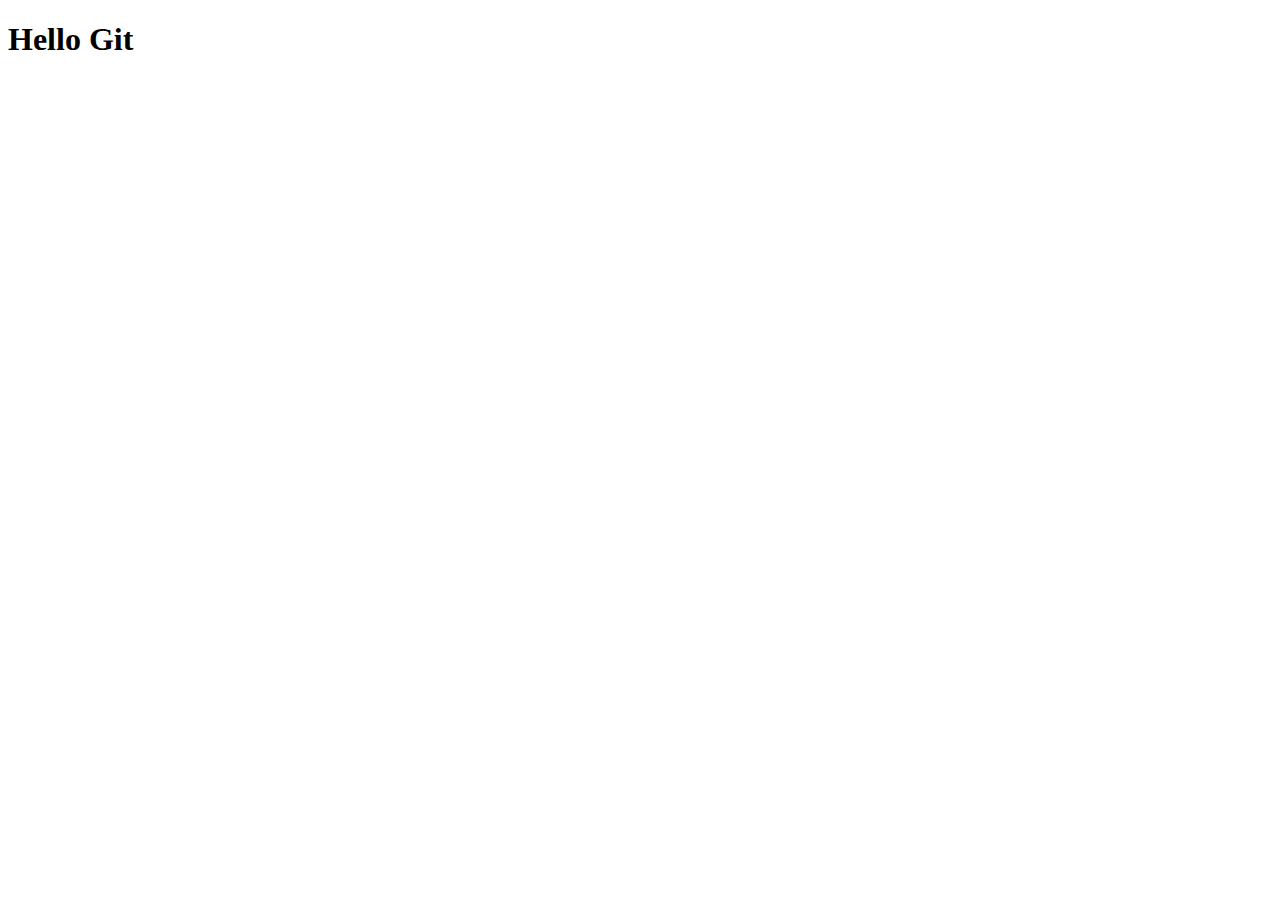
==== index.html @ dca73d51 "Commit" ====
<!DOCTYPE html>
<html lang="en">
<head>
   <meta charset="UTF-8">
   <meta http-equiv="X-UA-Compatible" content="IE=edge">
   <meta name="viewport" content="width=
   , initial-scale=1.0">
   <title>Document</title>
</head>
<body>
   <h1>Hello Git</h1>
</body>
</html>
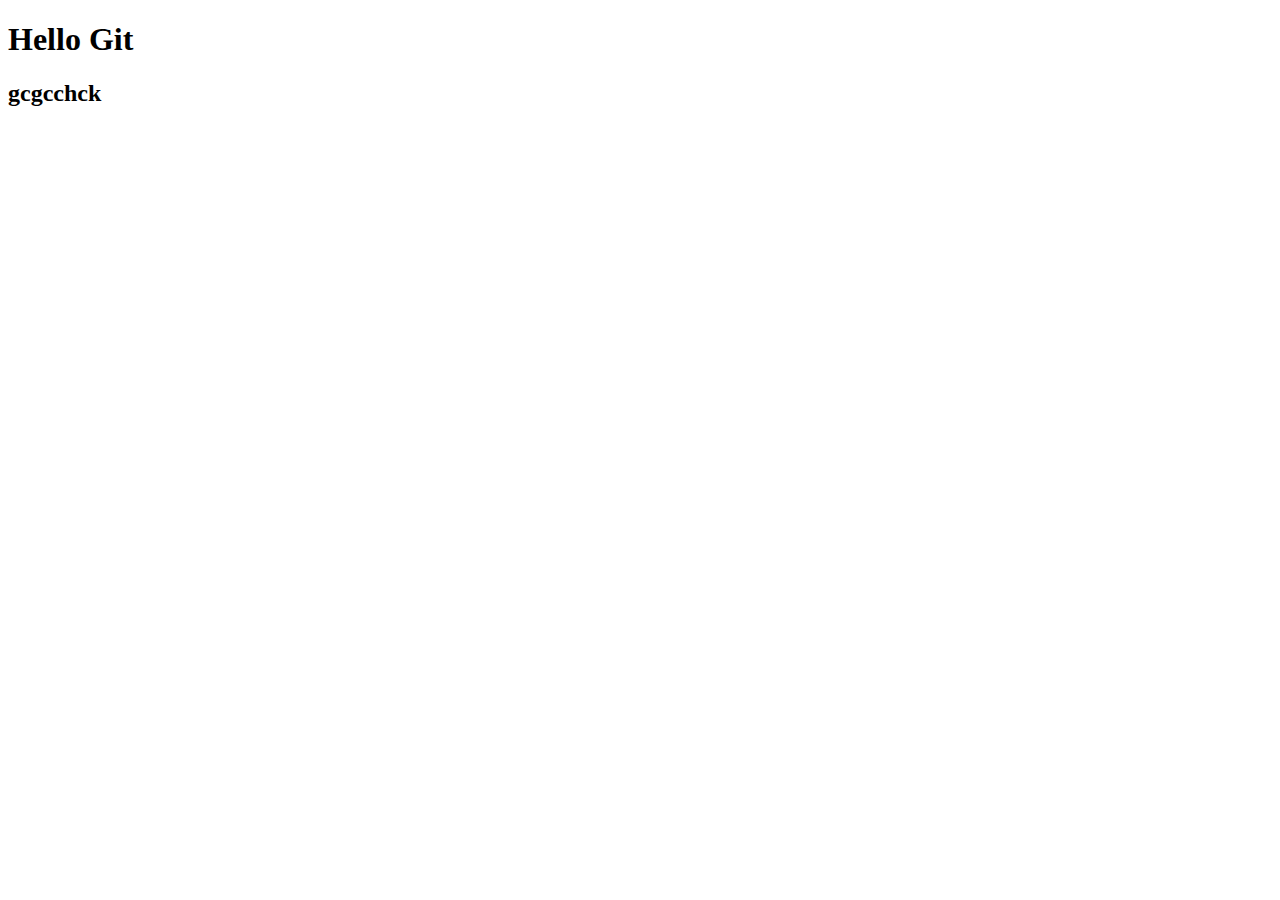
==== commit a11b4092: "add h2" ====
--- a/index.html
+++ b/index.html
@@ -9,5 +9,6 @@
 </head>
 <body>
    <h1>Hello Git</h1>
+   <h2>gcgcchck</h2>
 </body>
 </html>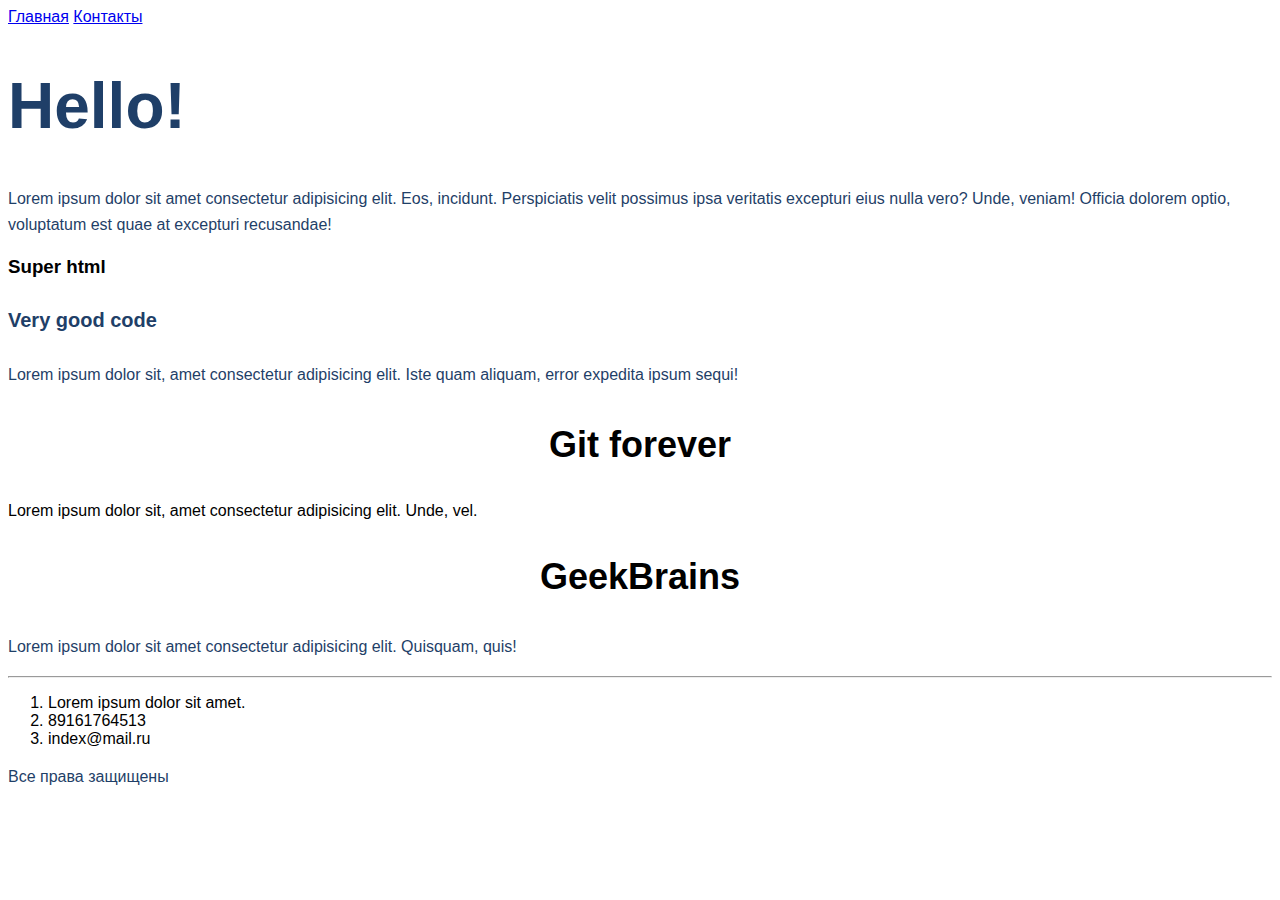
==== commit 91c84caf: "DZ" ====
--- a/index.html
+++ b/index.html
@@ -3,12 +3,56 @@
 <head>
    <meta charset="UTF-8">
    <meta http-equiv="X-UA-Compatible" content="IE=edge">
-   <meta name="viewport" content="width=
-   , initial-scale=1.0">
-   <title>Document</title>
+   <meta name="viewport" content="width=device-width, initial-scale=1.0">
+   <title>ДЗ</title>
+   <link rel="stylesheet" href="Tags Html/style.css">
 </head>
 <body>
-   <h1>Hello Git</h1>
-   <h2>gcgcchck</h2>
+<div class="main">
+   <div class="main_nav">
+      <div class="main_nav_menu">
+         <a  href="index.html">Главная</a>
+         <a href="index2.html">Контакты</a>
+      </div>
+      <div class="main_nav_introduction">
+         <h1 class="heading">Hello!</h1>
+         <p class="paragraf">Lorem ipsum dolor sit amet consectetur adipisicing elit. Eos, incidunt. Perspiciatis velit possimus ipsa veritatis excepturi eius nulla vero? Unde, veniam! Officia dolorem optio, voluptatum est quae at excepturi recusandae!</p>
+      </div>
+   </div>
+</div>
+<div class="chapter">
+   <h3 class="chapter_heading_2">Super html</h3>
+   <div class="chapter_card">
+      <div class="chapter_card_1">
+         <h4 class="heading_3">Very good code</h4>
+         <p class="paragraf">Lorem ipsum dolor sit, amet consectetur adipisicing elit. Iste quam aliquam, error expedita ipsum sequi!</p>
+      </div>
+   </div>
+</div>
+<div class="block">
+   <h3 class="heading_2">Git forever</h3>
+   <p>Lorem ipsum dolor sit, amet consectetur adipisicing elit. Unde, vel.</p>
+</div>
+<div class="chapter_2">
+   <div class="chapter_2_up">
+      <div class="chapter_2_up_and">
+         <h3 class="heading_2">GeekBrains</h3>
+         <p class="paragraf">Lorem ipsum dolor sit amet consectetur adipisicing elit. Quisquam, quis!</p>
+      </div>
+   </div>
+   <hr>
+   <div class="chapter_2_bottom">
+      <div class="chapter_2_bottom_contact">
+         <ol>
+            <li>Lorem ipsum dolor sit amet.</li>
+            <li>89161764513</li>
+            <li>index@mail.ru</li>
+         </ol>
+      </div>
+      <div class="chapter_2_bottom_foot">
+         <p class="paragraf">Все права защищены</p>
+      </div>
+   </div>
+</div>
 </body>
 </html>--- a/Tags Html/style.css
+++ b/Tags Html/style.css
@@ -0,0 +1,49 @@
+body {font-family: sans-serif;}
+
+.paragraf {
+   font-size: 16px;
+   line-height: 26px;
+   color: #1F3F68;
+}
+
+.heading {
+   font-size: 64px;
+   color: #1F3F68
+}
+
+.heading_1 {font-weight: 500;
+      font-size: 44px;
+      text-align: center;
+   }
+
+   .heading_2 {
+      font-size: 36px;
+   text-align: center;
+   }
+
+   .heading_3 {
+      font-size: 20px;
+   line-height: 30px;
+   color: #1F3F68;
+   }
+
+   .input {
+      border: 1px solid #356EAD;
+         box-sizing: border-box;
+         border-radius: 10px;
+         opacity: 0.4;
+   }
+
+   .button {
+      background: #5A98D0;
+   box-shadow: 5px 20px 50px rgba(16, 112, 177, 0.2);
+   border-radius: 10px;
+   font-weight: 500;
+   font-size: 16px;
+   line-height: 26px;
+   text-align: center;
+   color: #FFFFFF;
+   text-transform: uppercase
+   }
+
+
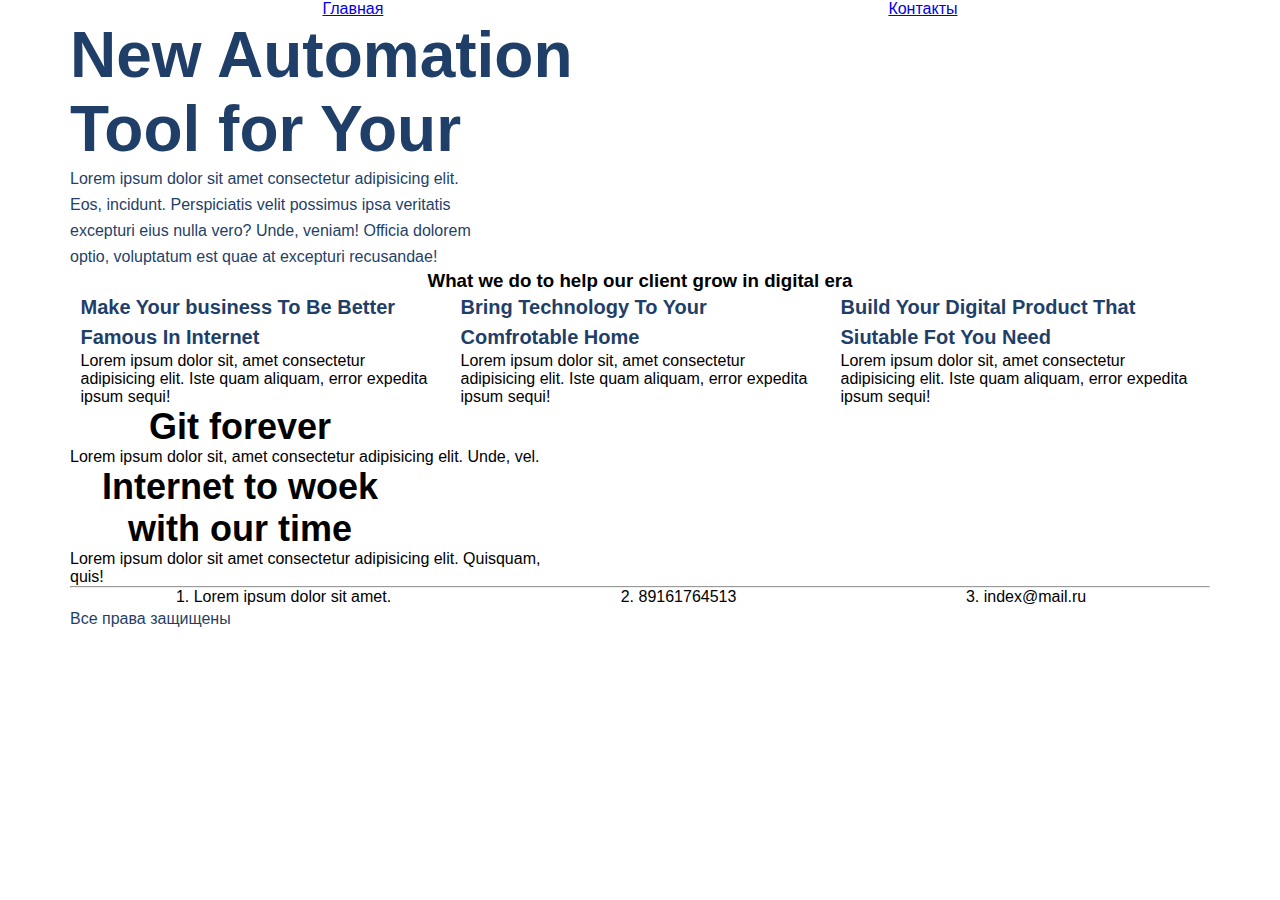
==== commit d08c3199: "DZ-2" ====
--- a/index.html
+++ b/index.html
@@ -8,6 +8,7 @@
    <link rel="stylesheet" href="Tags Html/style.css">
 </head>
 <body>
+   <div class="container">
 <div class="main">
    <div class="main_nav">
       <div class="main_nav_menu">
@@ -15,17 +16,25 @@
          <a href="index2.html">Контакты</a>
       </div>
       <div class="main_nav_introduction">
-         <h1 class="heading">Hello!</h1>
+         <h1 class="heading">New Automation Tool for Your</h1>
          <p class="paragraf">Lorem ipsum dolor sit amet consectetur adipisicing elit. Eos, incidunt. Perspiciatis velit possimus ipsa veritatis excepturi eius nulla vero? Unde, veniam! Officia dolorem optio, voluptatum est quae at excepturi recusandae!</p>
       </div>
    </div>
 </div>
 <div class="chapter">
-   <h3 class="chapter_heading_2">Super html</h3>
-   <div class="chapter_card">
+   <h3 class="what-we-do">What we do to help our client grow in digital era</h3>
+   <div class="what-we-do_container">
       <div class="chapter_card_1">
-         <h4 class="heading_3">Very good code</h4>
-         <p class="paragraf">Lorem ipsum dolor sit, amet consectetur adipisicing elit. Iste quam aliquam, error expedita ipsum sequi!</p>
+         <h4 class="heading_3">Make Your business To Be Better Famous In Internet</h4>
+         <p class="contents">Lorem ipsum dolor sit, amet consectetur adipisicing elit. Iste quam aliquam, error expedita ipsum sequi!</p>
+      </div>
+      <div class="chapter_card_2">
+         <h4 class="heading_3">Bring Technology To Your Comfrotable Home</h4>
+         <p class="contents">Lorem ipsum dolor sit, amet consectetur adipisicing elit. Iste quam aliquam, error expedita ipsum sequi!</p>
+      </div>
+      <div class="chapter_card_3">
+         <h4 class="heading_3">Build Your Digital Product That Siutable Fot You Need</h4>
+         <p class="contents">Lorem ipsum dolor sit, amet consectetur adipisicing elit. Iste quam aliquam, error expedita ipsum sequi!</p>
       </div>
    </div>
 </div>
@@ -33,26 +42,25 @@
    <h3 class="heading_2">Git forever</h3>
    <p>Lorem ipsum dolor sit, amet consectetur adipisicing elit. Unde, vel.</p>
 </div>
-<div class="chapter_2">
-   <div class="chapter_2_up">
+<div class=”footer”>
+   <div class="container">
       <div class="chapter_2_up_and">
-         <h3 class="heading_2">GeekBrains</h3>
-         <p class="paragraf">Lorem ipsum dolor sit amet consectetur adipisicing elit. Quisquam, quis!</p>
+         <h3 class="heading_2">Internet to woek with our time</h3>
+         <p class="paragraf_foot">Lorem ipsum dolor sit amet consectetur adipisicing elit. Quisquam, quis!</p>
       </div>
    </div>
-   <hr>
-   <div class="chapter_2_bottom">
-      <div class="chapter_2_bottom_contact">
-         <ol>
-            <li>Lorem ipsum dolor sit amet.</li>
-            <li>89161764513</li>
-            <li>index@mail.ru</li>
-         </ol>
-      </div>
+<hr>
+   <div class="footer_contact">
+      <ol class="list">
+         <li>Lorem ipsum dolor sit amet.</li>
+         <li>89161764513</li>
+         <li>index@mail.ru</li>
+      </ol>
       <div class="chapter_2_bottom_foot">
          <p class="paragraf">Все права защищены</p>
       </div>
    </div>
 </div>
+</div>
 </body>
 </html>--- a/Tags Html/style.css
+++ b/Tags Html/style.css
@@ -1,30 +1,47 @@
-body {font-family: sans-serif;}
+* {
+   margin: 0;
+   padding: 0;
+   }
+
+   .container {
+      width: 1140px;
+      margin: 0 auto;
+   }
+
+body {font-family: sans-serif;
+
+}
 
 .paragraf {
    font-size: 16px;
    line-height: 26px;
    color: #1F3F68;
+   width: 425px;
 }
 
 .heading {
    font-size: 64px;
-   color: #1F3F68
+   color: #1F3F68;
+   width: 510px;
 }
 
 .heading_1 {font-weight: 500;
       font-size: 44px;
       text-align: center;
+      width: 340px;
    }
 
    .heading_2 {
       font-size: 36px;
    text-align: center;
+   width: 340px;
    }
 
    .heading_3 {
       font-size: 20px;
    line-height: 30px;
    color: #1F3F68;
+   width: 340px;
    }
 
    .input {
@@ -46,4 +63,51 @@
    text-transform: uppercase
    }
 
+   .center_form{
+   text-align: center;
+   }
 
+   .main_nav_menu {
+      display: flex;
+      justify-content: space-around;
+   }
+
+   .what-we-do_container {
+   display: flex;
+   justify-content:space-around;
+   }
+   .what-we-do{
+      text-align: center;
+   }
+
+   .chapter_2_up_and {
+      width: 495px;
+   }
+
+   .chapter_card_1 {
+   width:  359px;
+   }
+
+   .chapter_card_2 {
+   width:  359px;
+   }
+
+   .chapter_card_3 {
+   width:   359px;
+   }
+
+.list {
+   display: flex;
+   justify-content: space-around;
+}
+
+.center {
+display: flex;
+justify-content: center;
+}
+
+.center_contact{
+   
+   flex-direction: column;
+}
+
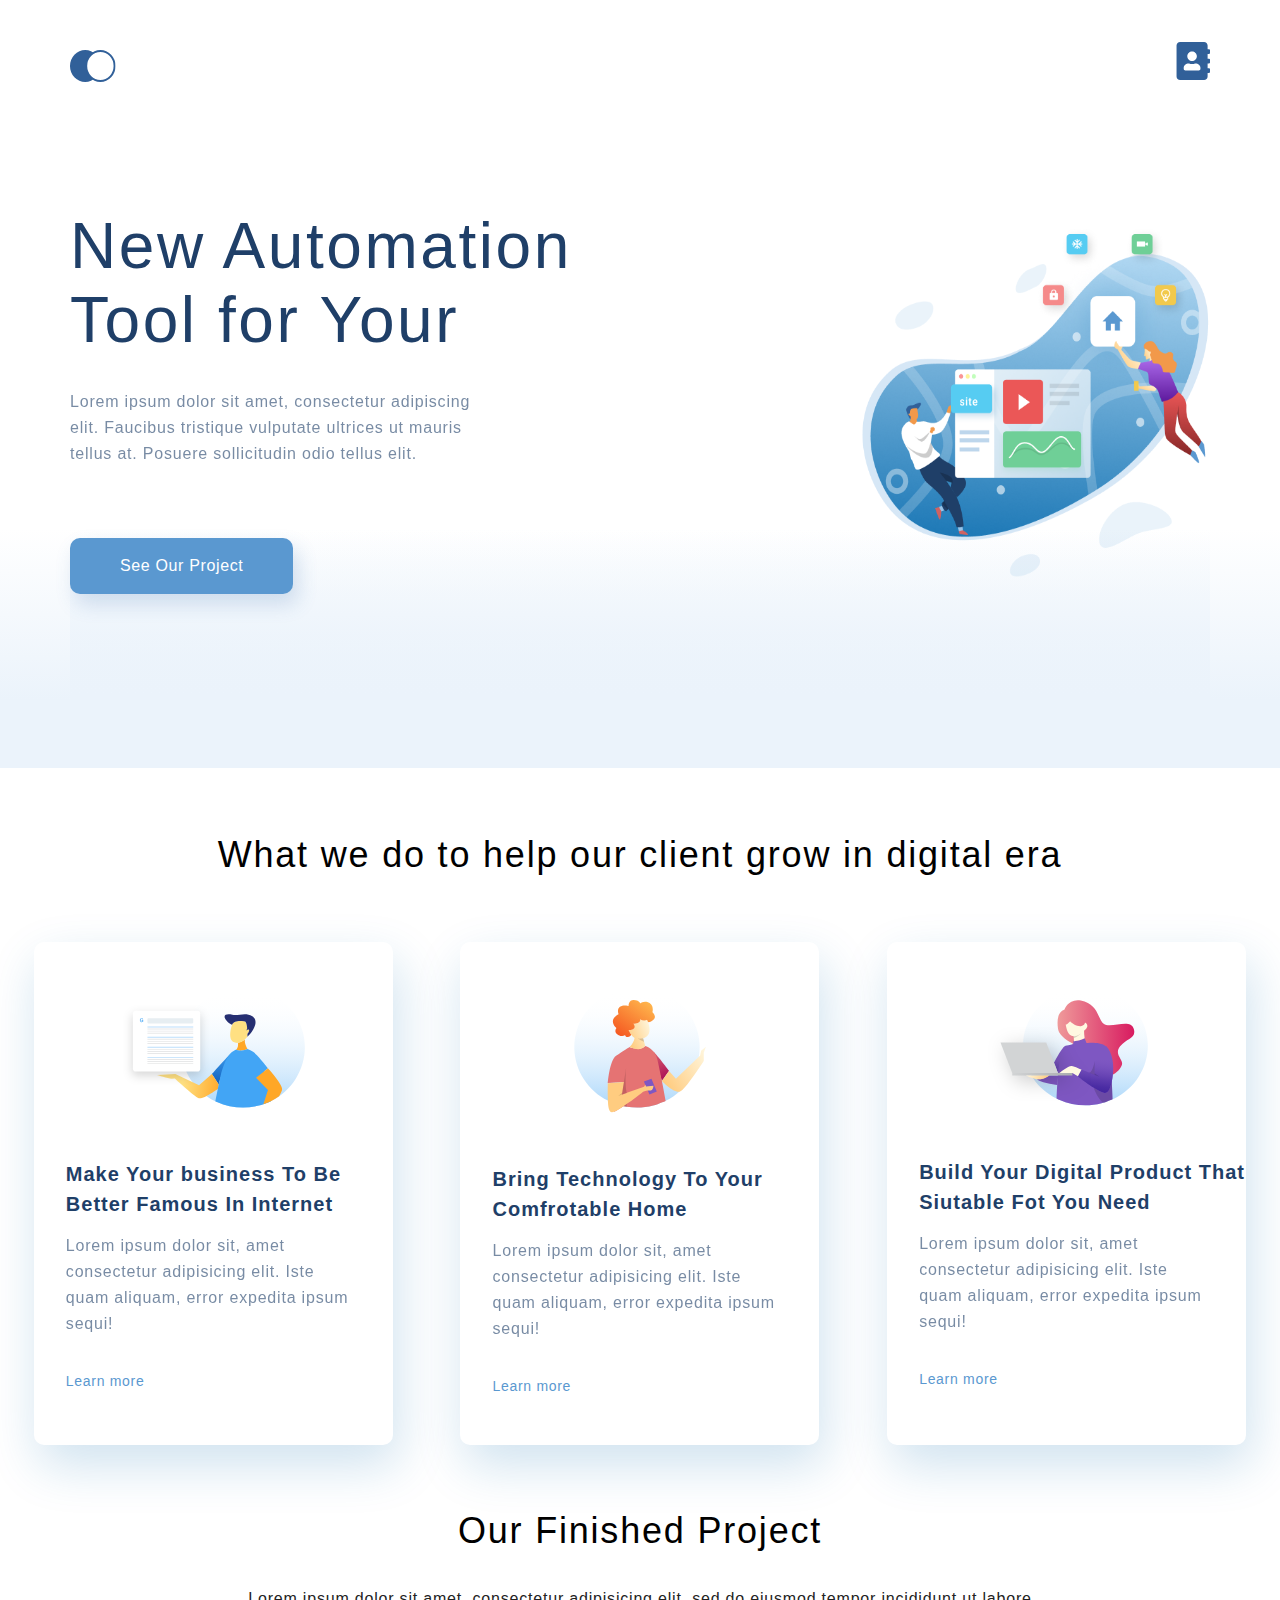
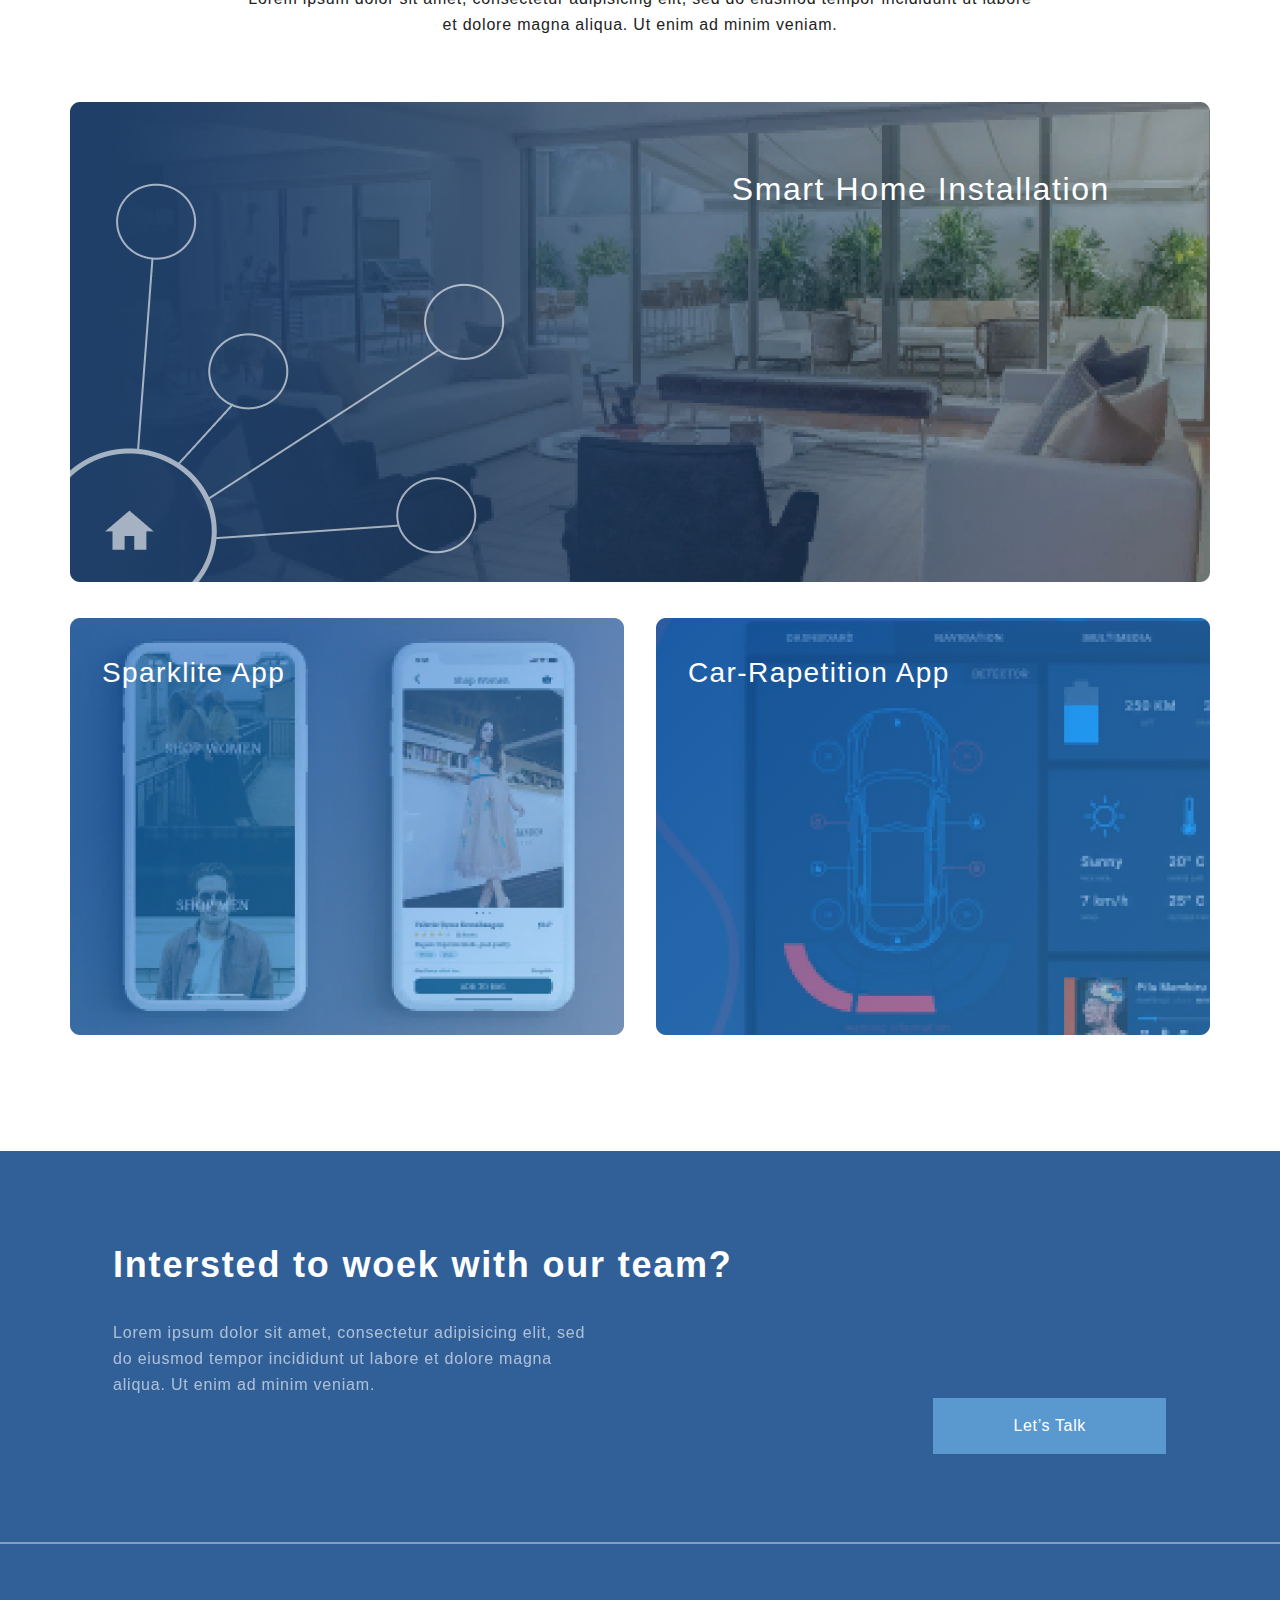
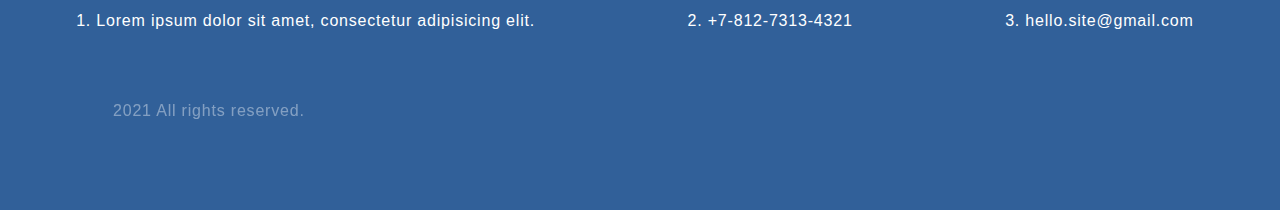
==== commit ef9c5891: "DZ-6" ====
--- a/index.html
+++ b/index.html
@@ -8,16 +8,16 @@
    <link rel="stylesheet" href="Tags Html/style.css">
 </head>
 <body>
-   <div class="container">
 <div class="main">
-   <div class="main_nav">
+   <div class="main_nav content_box">
       <div class="main_nav_menu">
-         <a  href="index.html">Главная</a>
-         <a href="index2.html">Контакты</a>
+         <a  href="index.html"><img src="img/logo.svg" alt="logo"></a>
+         <a href="index2.html"><img src="img/Vector.svg" alt="contact"></a>
       </div>
       <div class="main_nav_introduction">
          <h1 class="heading">New Automation Tool for Your</h1>
-         <p class="paragraf">Lorem ipsum dolor sit amet consectetur adipisicing elit. Eos, incidunt. Perspiciatis velit possimus ipsa veritatis excepturi eius nulla vero? Unde, veniam! Officia dolorem optio, voluptatum est quae at excepturi recusandae!</p>
+         <p class="paragraf">Lorem ipsum dolor sit amet, consectetur adipiscing elit. Faucibus tristique vulputate ultrices ut mauris tellus at. Posuere sollicitudin odio tellus elit.</p>
+         <a class="main_batton" href="#">See Our Project</a>
       </div>
    </div>
 </div>
@@ -25,42 +25,66 @@
    <h3 class="what-we-do">What we do to help our client grow in digital era</h3>
    <div class="what-we-do_container">
       <div class="chapter_card_1">
+         <img class="card_img
+         " src="img/1.svg" alt="card">
          <h4 class="heading_3">Make Your business To Be Better Famous In Internet</h4>
          <p class="contents">Lorem ipsum dolor sit, amet consectetur adipisicing elit. Iste quam aliquam, error expedita ipsum sequi!</p>
+         <a class="card_link" href="#">Learn more</a>
       </div>
-      <div class="chapter_card_2">
+      <div class="chapter_card_1">
+         <img class="card_img
+         " src="img/2.svg" alt="card">
          <h4 class="heading_3">Bring Technology To Your Comfrotable Home</h4>
          <p class="contents">Lorem ipsum dolor sit, amet consectetur adipisicing elit. Iste quam aliquam, error expedita ipsum sequi!</p>
+         <a class="card_link" href="#">Learn more</a>
       </div>
-      <div class="chapter_card_3">
+      <div class="chapter_card_1">
+         <img class="card_img
+         " src="img/3.svg" alt="card">
          <h4 class="heading_3">Build Your Digital Product That Siutable Fot You Need</h4>
          <p class="contents">Lorem ipsum dolor sit, amet consectetur adipisicing elit. Iste quam aliquam, error expedita ipsum sequi!</p>
+         <a class="card_link" href="#">Learn more</a>
       </div>
    </div>
 </div>
 <div class="block">
-   <h3 class="heading_2">Git forever</h3>
-   <p>Lorem ipsum dolor sit, amet consectetur adipisicing elit. Unde, vel.</p>
-</div>
-<div class=”footer”>
-   <div class="container">
-      <div class="chapter_2_up_and">
-         <h3 class="heading_2">Internet to woek with our time</h3>
-         <p class="paragraf_foot">Lorem ipsum dolor sit amet consectetur adipisicing elit. Quisquam, quis!</p>
+   <h3 class="heading_2">Our Finished Project</h3>
+   <p class="block_text_2">Lorem ipsum dolor sit amet, consectetur adipisicing elit, sed do eiusmod tempor incididunt ut labore et dolore magna aliqua. Ut enim ad minim veniam.</p>
+   <div class="block__item">
+      <img class="block_img" src="img/Mask Group.png" alt="photo">
+      <p class="block_text">Smart Home Installation</p>
+   </div>
+   <div class="block__parent">
+      <div class="block__item">
+         <img class="block_img" src="img/Mask Group2.png" alt="photo">
+         <p class="parent_text">Sparklite App</p>
       </div>
-   </div>
-<hr>
-   <div class="footer_contact">
-      <ol class="list">
-         <li>Lorem ipsum dolor sit amet.</li>
-         <li>89161764513</li>
-         <li>index@mail.ru</li>
-      </ol>
-      <div class="chapter_2_bottom_foot">
-         <p class="paragraf">Все права защищены</p>
+      <div class="block__item">
+         <img class="block_img" src="img/Mask Group3.png" alt="photo">
+         <p class="parent_text">Car-Rapetition App</p>
       </div>
    </div>
 </div>
+<div class="footer">
+   <div class="footer__container">
+      <div class="flex__container">
+         <h3 class="flex_h">Intersted to woek
+            with our team?</h3>
+         <p class="flex_text">Lorem ipsum dolor sit amet, consectetur adipisicing elit, sed do eiusmod tempor incididunt ut labore et dolore magna aliqua. Ut enim ad minim veniam.</p>
+         <a class="flex__link" href="#">Let’s Talk</a>
+      </div>
+   </div>
+   <hr>
+   <div class="footer__container_2">
+      <div class="flex__cont">
+         <ol class="list">
+            <li>Lorem ipsum dolor sit amet, consectetur adipisicing elit.</li>
+            <li>+7-812-7313-4321</li>
+            <li>hello.site@gmail.com</li>
+         </ol>
+         <p class="all">2021 All rights reserved.</p>
+      </div>
+   </div>
 </div>
 </body>
 </html>--- a/Tags Html/style.css
+++ b/Tags Html/style.css
@@ -3,13 +3,26 @@
    padding: 0;
    }
 
-   .container {
-      width: 1140px;
-      margin: 0 auto;
-   }
-
 body {font-family: sans-serif;
 
+}
+.main {
+height: 768px;
+background: linear-gradient(0deg, #EBF3FB 8.84%, rgba(152, 195, 232, 0) 31.12%);
+}
+
+.main_nav {
+   margin: 0 auto;
+   width: 1140px;
+   height:768px ;
+   background: linear-gradient(0deg, #EBF3FB 8.84%, rgba(152, 195, 232, 0) 31.12%);
+   display: flex;
+   flex-direction: column;
+}
+
+.content_box {
+display: flex;
+flex-direction: column;
 }
 
 .paragraf {
@@ -17,31 +30,65 @@
    line-height: 26px;
    color: #1F3F68;
    width: 425px;
+   letter-spacing: 0.05em;
+   opacity: 0.6;
+}
+
+.main_batton {
+   font-size: 16px;
+   line-height: 26px;
+   text-align: center;
+   letter-spacing: 0.04em;
+   color: #FFFFFF;
+   background: #5A98D0;
+   box-shadow: 5px 10px 20px rgba(53, 110, 173, 0.2);
+   border-radius: 10px;
+   padding: 15px 50px;
+   text-decoration: none;
+   display: inline-block;
+   margin-top: 71px;
 }
 
 .heading {
    font-size: 64px;
    color: #1F3F68;
    width: 510px;
+   font-weight: 300;
+   line-height: 74px;
+   letter-spacing: 0.04em;
+   margin-bottom: 32px;
+}
+.main_nav_introduction{
+   margin-top: 115px;
+   flex-flow: 1;
+   background-image: url(/img/bakc.png);
+   background-repeat: no-repeat;
+   background-position: right center;
+   background-size: 350px 350px;
 }
 
 .heading_1 {font-weight: 500;
       font-size: 44px;
       text-align: center;
-      width: 340px;
+      width: 340px; 
    }
 
    .heading_2 {
       font-size: 36px;
-   text-align: center;
-   width: 340px;
+      letter-spacing: 0.05em;
+      color: #000000;
+      display: inline;
+      font-weight: 300;
+      line-height: 46px;
    }
 
    .heading_3 {
       font-size: 20px;
-   line-height: 30px;
-   color: #1F3F68;
-   width: 340px;
+      line-height: 30px;
+      color: #1F3F68;
+      width: 340px;
+      letter-spacing: 0.05em;
+      margin-bottom: 14px;
    }
 
    .input {
@@ -69,15 +116,52 @@
 
    .main_nav_menu {
       display: flex;
-      justify-content: space-around;
+      justify-content: space-between;
+      padding-top: 42px;
+      background-image: ;
    }
 
    .what-we-do_container {
    display: flex;
    justify-content:space-around;
-   }
+   margin-top: 64px;
+   margin-bottom: 63px;
+   }
+
    .what-we-do{
       text-align: center;
+      font-weight: 300;
+      font-size: 36px;
+      line-height: 46px;
+      letter-spacing: 0.05em;
+      color: #000000;
+   }
+
+   .card_img {
+      align-self: center;
+      margin-bottom: 51px;
+
+   }
+
+   .card_link {
+      font-size: 14px;
+      line-height: 30px;letter-spacing: 0.05em;
+      color: #5A98D0;
+      text-decoration: none;
+   }
+
+   .contents {
+      font-size: 16px;
+      line-height: 26px;
+      letter-spacing: 0.05em;
+      color: #1F3F68;
+      opacity: 0.6;
+      margin-bottom: 29px;
+      
+}
+
+   .chapter {
+      margin-top: 64px;
    }
 
    .chapter_2_up_and {
@@ -86,15 +170,65 @@
 
    .chapter_card_1 {
    width:  359px;
-   }
-
-   .chapter_card_2 {
-   width:  359px;
-   }
-
-   .chapter_card_3 {
-   width:   359px;
-   }
+   padding: 44px 32px;
+   box-sizing: border-box;
+   background: #FFFFFF;
+   box-shadow: 5px 20px 50px rgba(16, 112, 177, 0.2);
+   border-radius: 10px;
+   display: flex;
+   flex-direction: column;
+}
+
+.block {
+   text-align: center;
+   max-width: 1140px;
+   margin: 0 auto;
+}
+
+.block_text_2 {
+   font-size: 16px;
+   line-height: 26px;
+   letter-spacing: 0.05em;
+   color: #222222;
+   width: 70%;
+   margin: 32px auto 64px;
+}
+
+.block__parent {
+   margin-top: 32px;
+   display: flex;
+   justify-content: space-between;
+   
+}
+
+.block_img {
+   width: 100%;
+}
+
+.block__item {
+   position: relative;
+}
+
+.block_text {
+   letter-spacing: 0.05em;
+   color: #FFFFFF;
+   font-size: 32px;
+   line-height: 46px;
+   position: absolute;
+   top: 64px;
+   right: 100px;
+}
+
+.parent_text {
+   position: absolute;
+   top: 32px;
+   left: 32px;
+   font-size: 28px;
+   line-height: 46px;
+   letter-spacing: 0.05em;
+   color: #FFFFFF;
+}
+
 
 .list {
    display: flex;
@@ -107,7 +241,88 @@
 }
 
 .center_contact{
-   
    flex-direction: column;
 }
 
+.footer {
+background-image: url(/img/Rectangle\ 4.png);
+margin-top: 112px;
+}
+
+.footer__container {
+   height: 391px;
+}
+.flex__container {
+   display: flex;
+   align-items: center;
+   flex-direction: column;
+
+
+}
+.flex_h {
+   font-size: 36px;
+   line-height: 46px;
+   letter-spacing: 0.05em;
+   color: #FFFFFF;
+   align-self: flex-start;
+   margin-top: 91px;
+   margin-left: 113px;
+}
+.flex_text {
+   font-size: 16px;
+   line-height: 26px;
+   letter-spacing: 0.05em;
+   color: #FFFFFF;
+   opacity: 0.6;
+   align-self: flex-start;
+   width: 494px;
+   margin-left: 113px;
+   margin-top: 32px;
+}
+.flex__link {
+   letter-spacing: 0.04em;
+   color: #FFFFFF;
+   font-size: 16px;
+   line-height: 26px;
+   background: #5A98D0;
+   padding: 15px 80px;
+   display: inline-block;
+   text-decoration: none;
+   align-self: flex-end;
+   margin-right: 114px;
+}
+
+.list {
+   display: flex;
+   justify-content:space-around;
+   font-size: 16px;
+   line-height: 26px;
+   letter-spacing: 0.05em;
+   color: #FFFFFF;
+   margin-left: 10px;
+   padding-top: 64px;
+}
+
+.all {
+   font-size: 16px;
+   line-height: 26px;
+   letter-spacing: 0.05em;
+   color: #FFFFFF;
+   opacity: 0.4;
+   margin-left: 113px;
+   margin-top: 64px;
+}
+
+
+
+.footer__container_2 {
+   height: 266px;
+   box-sizing: border-box;
+
+}
+
+
+hr {
+   opacity: 0.4;
+   border: 1px solid #FFFFFF;
+}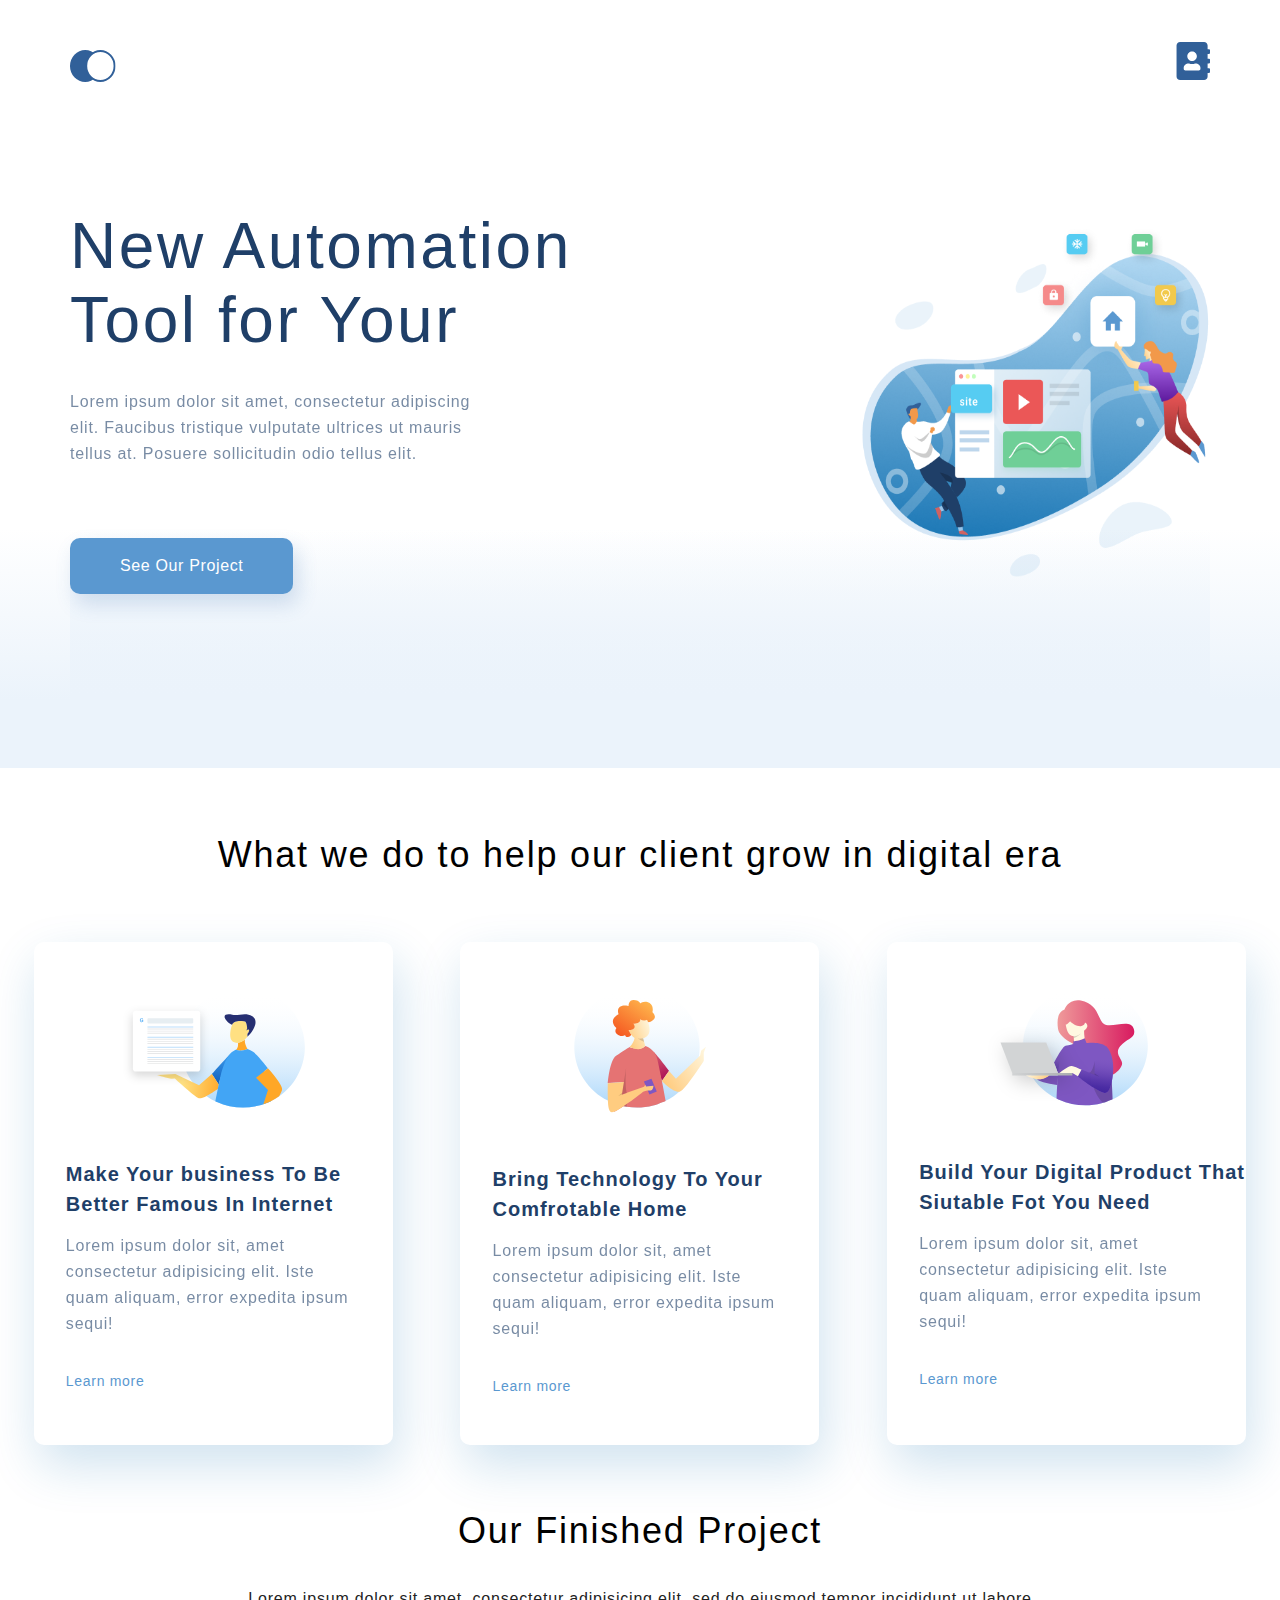
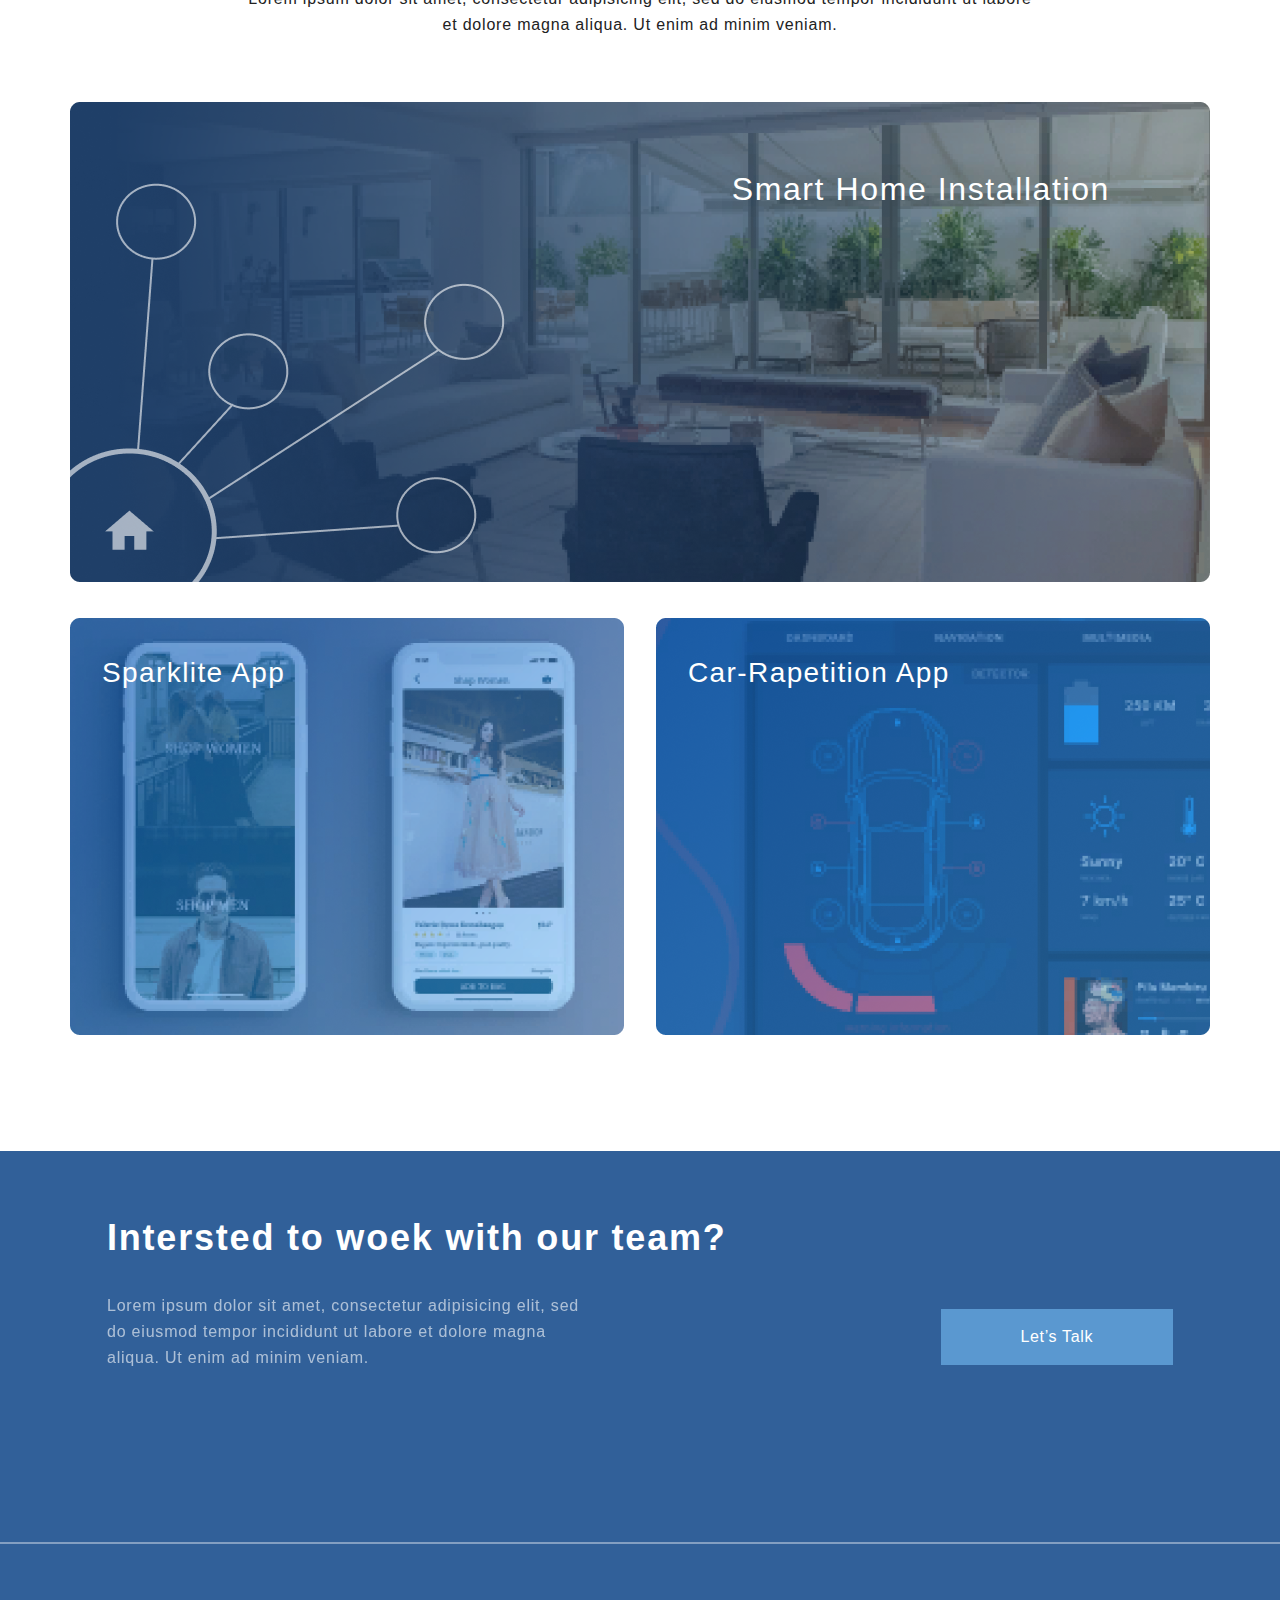
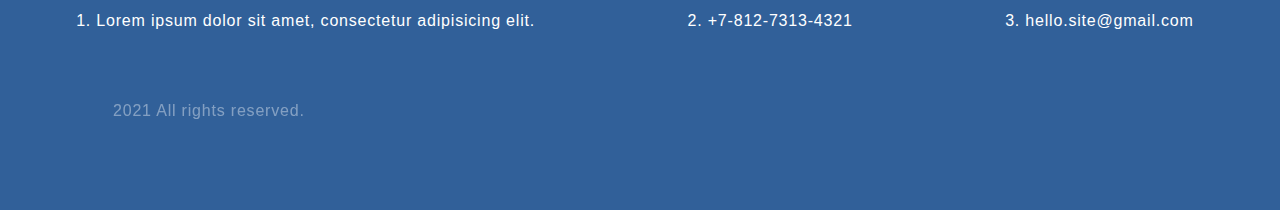
==== commit 2277f370: "DZ-6" ====
--- a/index.html
+++ b/index.html
@@ -66,12 +66,16 @@
    </div>
 </div>
 <div class="footer">
-   <div class="footer__container">
+   <div class="footer__capter">
       <div class="flex__container">
-         <h3 class="flex_h">Intersted to woek
-            with our team?</h3>
-         <p class="flex_text">Lorem ipsum dolor sit amet, consectetur adipisicing elit, sed do eiusmod tempor incididunt ut labore et dolore magna aliqua. Ut enim ad minim veniam.</p>
-         <a class="flex__link" href="#">Let’s Talk</a>
+         <div class="flex__1">
+            <h3 class="flex_h">Intersted to woek
+               with our team?</h3>
+            <p class="flex_text">Lorem ipsum dolor sit amet, consectetur adipisicing elit, sed do eiusmod tempor incididunt ut labore et dolore magna aliqua. Ut enim ad minim veniam.</p>
+         </div>
+         <div>
+            <a class="flex__link" href="#">Let’s Talk</a>
+         </div>
       </div>
    </div>
    <hr>
--- a/Tags Html/style.css
+++ b/Tags Html/style.css
@@ -61,7 +61,7 @@
 .main_nav_introduction{
    margin-top: 115px;
    flex-flow: 1;
-   background-image: url(/img/bakc.png);
+   background-image: url(../img/bakc.png);
    background-repeat: no-repeat;
    background-position: right center;
    background-size: 350px 350px;
@@ -245,18 +245,18 @@
 }
 
 .footer {
-background-image: url(/img/Rectangle\ 4.png);
+background-image: url(../img/Rectangle\ 4.png);
 margin-top: 112px;
 }
 
-.footer__container {
+.footer__capter {
    height: 391px;
 }
 .flex__container {
    display: flex;
    align-items: center;
-   flex-direction: column;
-
+   justify-content: space-around;
+   padding-top: 32px;
 
 }
 .flex_h {
@@ -265,8 +265,7 @@
    letter-spacing: 0.05em;
    color: #FFFFFF;
    align-self: flex-start;
-   margin-top: 91px;
-   margin-left: 113px;
+
 }
 .flex_text {
    font-size: 16px;
@@ -276,8 +275,8 @@
    opacity: 0.6;
    align-self: flex-start;
    width: 494px;
-   margin-left: 113px;
    margin-top: 32px;
+
 }
 .flex__link {
    letter-spacing: 0.04em;
@@ -288,8 +287,8 @@
    padding: 15px 80px;
    display: inline-block;
    text-decoration: none;
-   align-self: flex-end;
-   margin-right: 114px;
+   margin-top: 120px;
+
 }
 
 .list {
@@ -301,6 +300,10 @@
    color: #FFFFFF;
    margin-left: 10px;
    padding-top: 64px;
+}
+
+.flex__1 {
+   margin-top: 32px;
 }
 
 .all {
@@ -317,7 +320,6 @@
 
 .footer__container_2 {
    height: 266px;
-   box-sizing: border-box;
 
 }
 
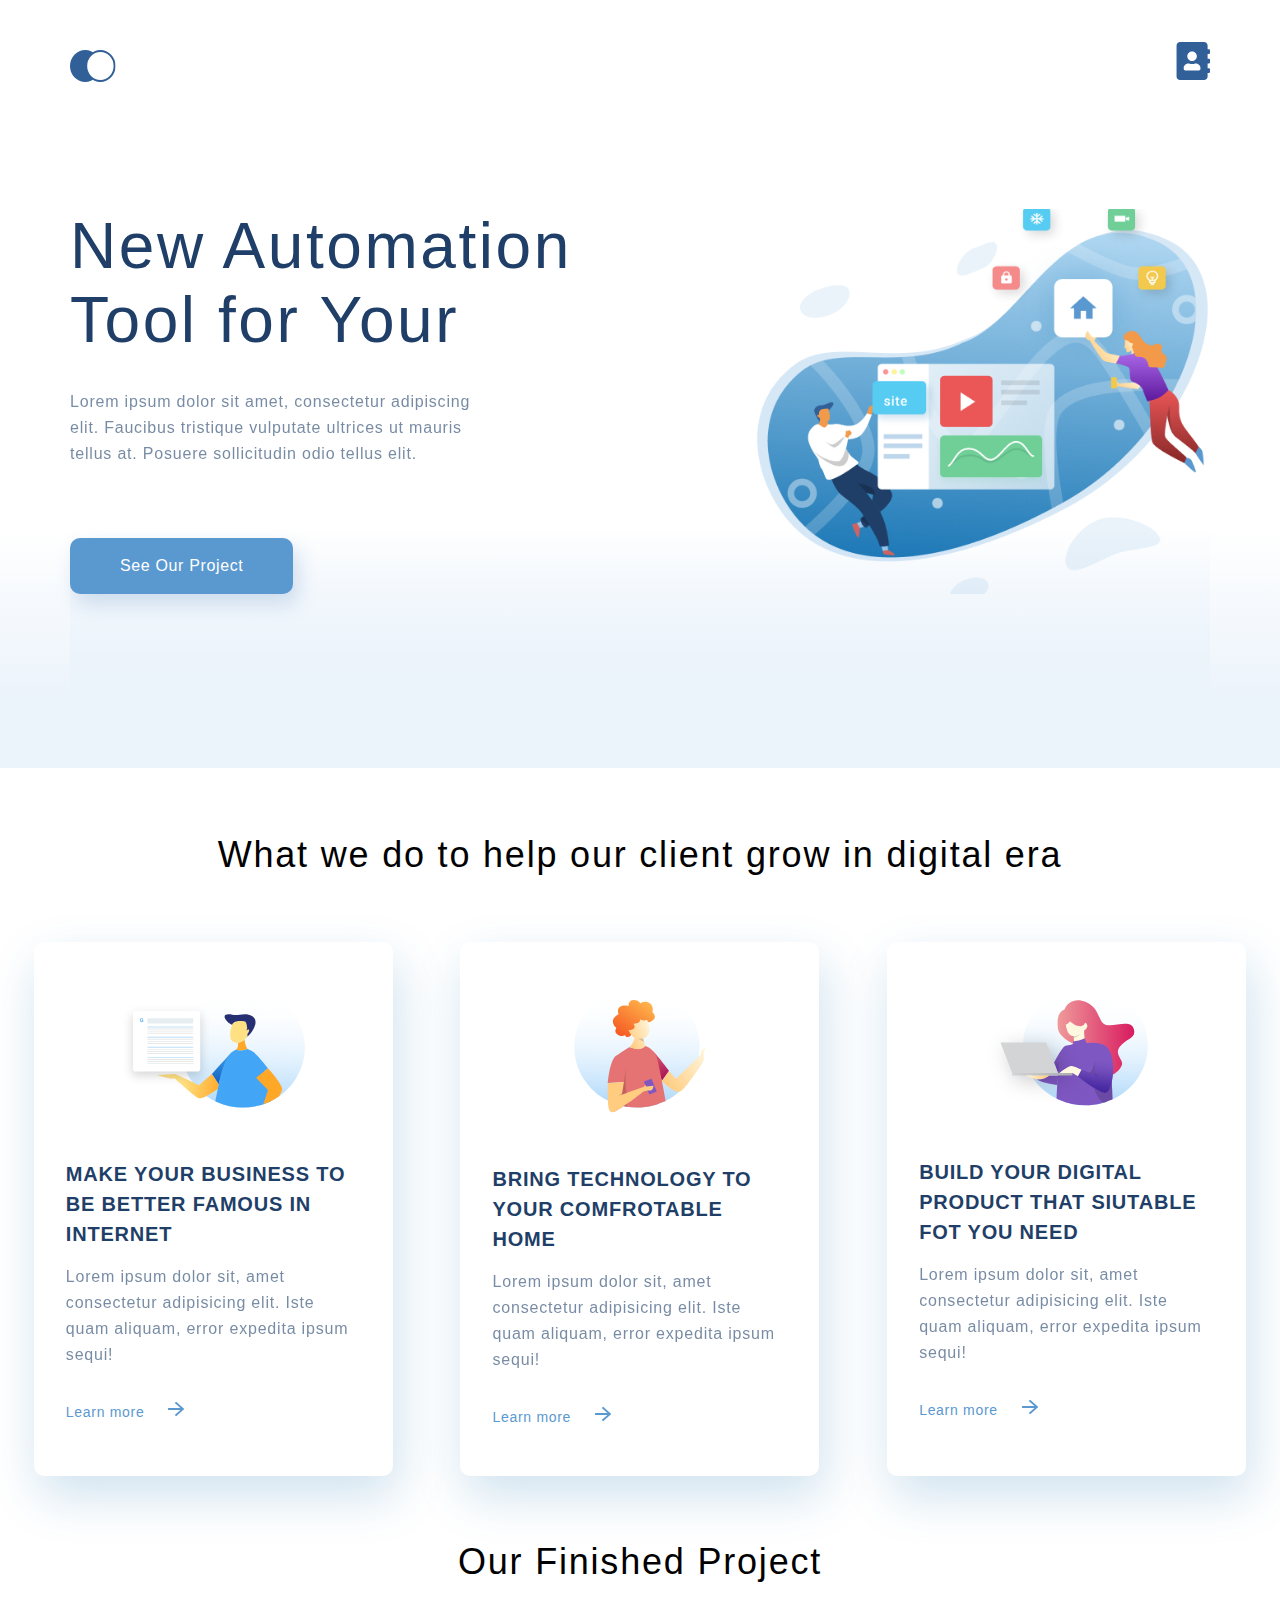
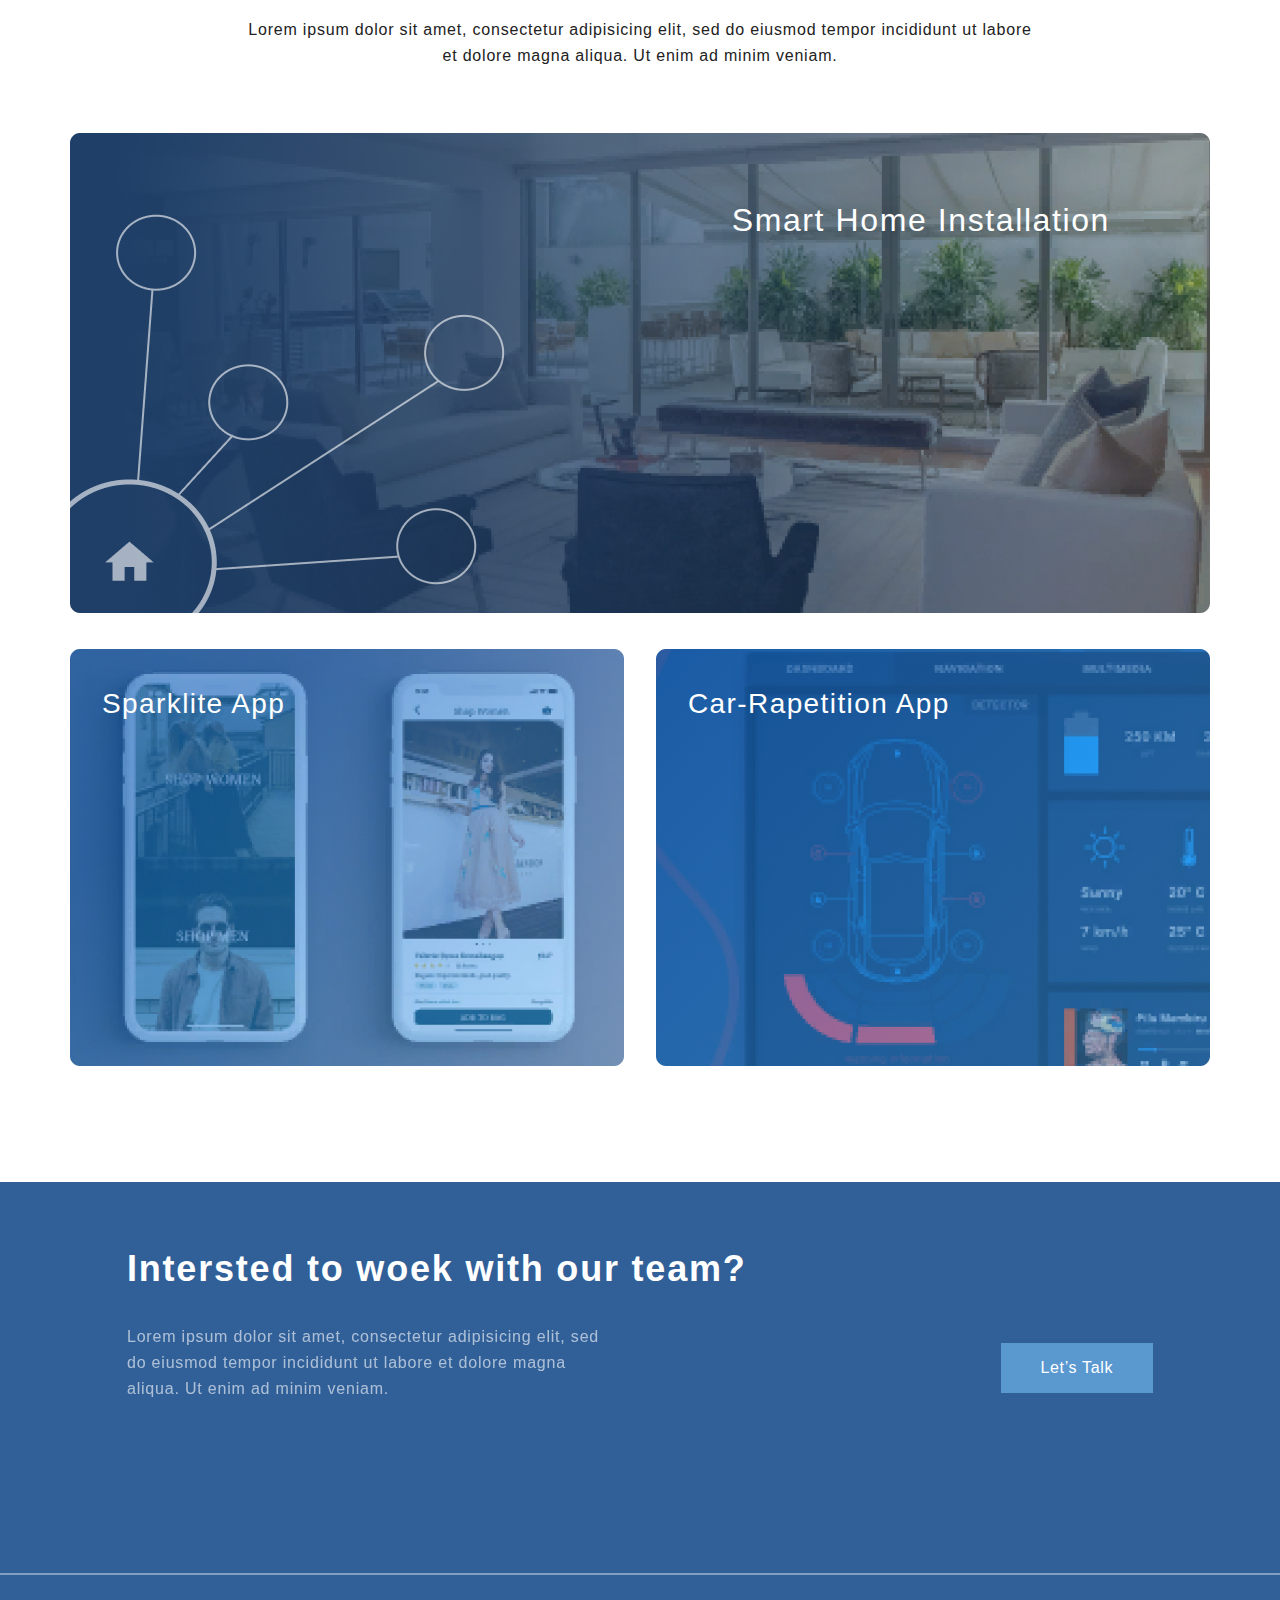
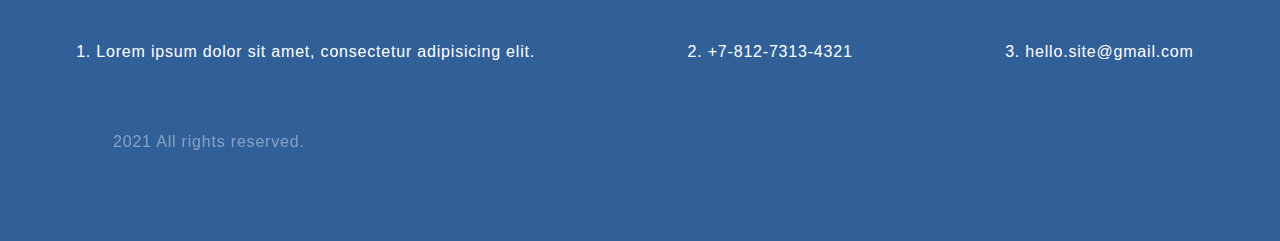
==== commit 75b62606: "Project one" ====
--- a/index.html
+++ b/index.html
@@ -4,8 +4,8 @@
    <meta charset="UTF-8">
    <meta http-equiv="X-UA-Compatible" content="IE=edge">
    <meta name="viewport" content="width=device-width, initial-scale=1.0">
-   <title>ДЗ</title>
-   <link rel="stylesheet" href="Tags Html/style.css">
+   <title>First</title>
+   <link rel="stylesheet" href="style.css">
 </head>
 <body>
 <div class="main">
@@ -16,7 +16,7 @@
       </div>
       <div class="main_nav_introduction">
          <h1 class="heading">New Automation Tool for Your</h1>
-         <p class="paragraf">Lorem ipsum dolor sit amet, consectetur adipiscing elit. Faucibus tristique vulputate ultrices ut mauris tellus at. Posuere sollicitudin odio tellus elit.</p>
+         <p class="paragraf_main">Lorem ipsum dolor sit amet, consectetur adipiscing elit. Faucibus tristique vulputate ultrices ut mauris tellus at. Posuere sollicitudin odio tellus elit.</p>
          <a class="main_batton" href="#">See Our Project</a>
       </div>
    </div>
@@ -26,24 +26,24 @@
    <div class="what-we-do_container">
       <div class="chapter_card_1">
          <img class="card_img
-         " src="img/1.svg" alt="card">
+         " src="img/one.svg" alt="card">
          <h4 class="heading_3">Make Your business To Be Better Famous In Internet</h4>
          <p class="contents">Lorem ipsum dolor sit, amet consectetur adipisicing elit. Iste quam aliquam, error expedita ipsum sequi!</p>
-         <a class="card_link" href="#">Learn more</a>
+         <a class="card_link" href="#">Learn more<img class="vector" src="img/VectorS.svg" alt="st"></a>
       </div>
       <div class="chapter_card_1">
          <img class="card_img
-         " src="img/2.svg" alt="card">
+         " src="img/tue.svg" alt="card">
          <h4 class="heading_3">Bring Technology To Your Comfrotable Home</h4>
          <p class="contents">Lorem ipsum dolor sit, amet consectetur adipisicing elit. Iste quam aliquam, error expedita ipsum sequi!</p>
-         <a class="card_link" href="#">Learn more</a>
+         <a class="card_link" href="#">Learn more<img class="vector" src="img/VectorS.svg" alt="st"></a>
       </div>
       <div class="chapter_card_1">
          <img class="card_img
-         " src="img/3.svg" alt="card">
+         " src="img/free.svg" alt="card">
          <h4 class="heading_3">Build Your Digital Product That Siutable Fot You Need</h4>
          <p class="contents">Lorem ipsum dolor sit, amet consectetur adipisicing elit. Iste quam aliquam, error expedita ipsum sequi!</p>
-         <a class="card_link" href="#">Learn more</a>
+         <a class="card_link" href="#">Learn more<img class="vector" src="img/VectorS.svg" alt="st"></a>
       </div>
    </div>
 </div>
@@ -51,16 +51,16 @@
    <h3 class="heading_2">Our Finished Project</h3>
    <p class="block_text_2">Lorem ipsum dolor sit amet, consectetur adipisicing elit, sed do eiusmod tempor incididunt ut labore et dolore magna aliqua. Ut enim ad minim veniam.</p>
    <div class="block__item">
-      <img class="block_img" src="img/Mask Group.png" alt="photo">
+      <img class="block_img" src="img/Group.png" alt="#">
       <p class="block_text">Smart Home Installation</p>
    </div>
    <div class="block__parent">
-      <div class="block__item">
-         <img class="block_img" src="img/Mask Group2.png" alt="photo">
+      <div class="block__item right">
+         <img class="block_img" src="img/Group2.png" alt="#">
          <p class="parent_text">Sparklite App</p>
       </div>
       <div class="block__item">
-         <img class="block_img" src="img/Mask Group3.png" alt="photo">
+         <img class="block_img" src="img/Group3.png" alt="#">
          <p class="parent_text">Car-Rapetition App</p>
       </div>
    </div>
@@ -73,7 +73,7 @@
                with our team?</h3>
             <p class="flex_text">Lorem ipsum dolor sit amet, consectetur adipisicing elit, sed do eiusmod tempor incididunt ut labore et dolore magna aliqua. Ut enim ad minim veniam.</p>
          </div>
-         <div>
+         <div class="flex_botton">
             <a class="flex__link" href="#">Let’s Talk</a>
          </div>
       </div>
@@ -82,9 +82,9 @@
    <div class="footer__container_2">
       <div class="flex__cont">
          <ol class="list">
-            <li>Lorem ipsum dolor sit amet, consectetur adipisicing elit.</li>
-            <li>+7-812-7313-4321</li>
-            <li>hello.site@gmail.com</li>
+            <li class="li">Lorem ipsum dolor sit amet, consectetur adipisicing elit.</li>
+            <li class="li">+7-812-7313-4321</li>
+            <li class="li">hello.site@gmail.com</li>
          </ol>
          <p class="all">2021 All rights reserved.</p>
       </div>
--- a/style.css
+++ b/style.css
@@ -0,0 +1,768 @@
+* {
+  margin: 0;
+  padding: 0;
+  font-family: 'Roboto', sans-serif;
+}
+
+body {
+  font-family: sans-serif;
+}
+
+.main {
+  min-height: 768px;
+  background: -webkit-gradient(linear, left bottom, left top, color-stop(8.84%, #EBF3FB), color-stop(31.12%, rgba(152, 195, 232, 0)));
+  background: linear-gradient(0deg, #EBF3FB 8.84%, rgba(152, 195, 232, 0) 31.12%);
+}
+
+.main_nav {
+  margin: 0 auto;
+  max-width: 1140px;
+  height: 768px;
+  background: -webkit-gradient(linear, left bottom, left top, color-stop(8.84%, #EBF3FB), color-stop(31.12%, rgba(152, 195, 232, 0)));
+  background: linear-gradient(0deg, #EBF3FB 8.84%, rgba(152, 195, 232, 0) 31.12%);
+  display: -webkit-box;
+  display: -ms-flexbox;
+  display: flex;
+  -webkit-box-orient: vertical;
+  -webkit-box-direction: normal;
+      -ms-flex-direction: column;
+          flex-direction: column;
+}
+
+.content_box {
+  display: -webkit-box;
+  display: -ms-flexbox;
+  display: flex;
+  -webkit-box-orient: vertical;
+  -webkit-box-direction: normal;
+      -ms-flex-direction: column;
+          flex-direction: column;
+}
+
+.paragraf_main {
+  font-size: 16px;
+  line-height: 26px;
+  color: #1F3F68;
+  width: 425px;
+  letter-spacing: 0.05em;
+  opacity: 0.6;
+}
+
+.main_batton {
+  font-size: 16px;
+  line-height: 26px;
+  text-align: center;
+  letter-spacing: 0.04em;
+  color: #FFFFFF;
+  background: #5A98D0;
+  -webkit-box-shadow: 5px 10px 20px rgba(53, 110, 173, 0.2);
+          box-shadow: 5px 10px 20px rgba(53, 110, 173, 0.2);
+  border-radius: 10px;
+  padding: 15px 50px;
+  text-decoration: none;
+  display: inline-block;
+  margin-top: 71px;
+}
+
+.heading {
+  font-size: 64px;
+  color: #1F3F68;
+  width: 510px;
+  font-weight: 300;
+  line-height: 74px;
+  letter-spacing: 0.04em;
+  margin-bottom: 32px;
+}
+
+.main_nav_introduction {
+  margin-top: 115px;
+  -webkit-box-orient: vertical;
+  -webkit-box-direction: normal;
+      -ms-flex-flow: 1;
+          flex-flow: 1;
+  background-image: url(img/bakc.png);
+  background-repeat: no-repeat;
+  background-position: right center;
+  background-size: 40%;
+}
+
+.heading_1 {
+  font-weight: 500;
+  font-size: 44px;
+  text-align: center;
+  width: 340px;
+}
+
+.heading_2 {
+  font-size: 36px;
+  letter-spacing: 0.05em;
+  color: #000000;
+  display: inline;
+  font-weight: 300;
+  line-height: 46px;
+}
+
+.heading_3 {
+  font-size: 20px;
+  line-height: 30px;
+  color: #1F3F68;
+  letter-spacing: 0.05em;
+  margin-bottom: 14px;
+}
+
+.input {
+  border: 1px solid #356EAD;
+  -webkit-box-sizing: border-box;
+          box-sizing: border-box;
+  border-radius: 10px;
+  opacity: 0.4;
+}
+
+.button {
+  background: #5A98D0;
+  -webkit-box-shadow: 5px 20px 50px rgba(16, 112, 177, 0.2);
+          box-shadow: 5px 20px 50px rgba(16, 112, 177, 0.2);
+  border-radius: 10px;
+  font-weight: 500;
+  font-size: 16px;
+  line-height: 26px;
+  text-align: center;
+  color: #FFFFFF;
+  text-transform: uppercase;
+}
+
+.center_form {
+  text-align: center;
+}
+
+.main_nav_menu {
+  display: -webkit-box;
+  display: -ms-flexbox;
+  display: flex;
+  -webkit-box-pack: justify;
+      -ms-flex-pack: justify;
+          justify-content: space-between;
+  padding-top: 42px;
+}
+
+.what-we-do_container {
+  display: -webkit-box;
+  display: -ms-flexbox;
+  display: flex;
+  -ms-flex-pack: distribute;
+      justify-content: space-around;
+  margin-top: 64px;
+  margin-bottom: 63px;
+}
+
+.what-we-do {
+  text-align: center;
+  font-weight: 300;
+  font-size: 36px;
+  line-height: 46px;
+  letter-spacing: 0.05em;
+  color: #000000;
+}
+
+.card_img {
+  -ms-flex-item-align: center;
+      -ms-grid-row-align: center;
+      align-self: center;
+  margin-bottom: 51px;
+}
+
+.card_link {
+  font-size: 14px;
+  line-height: 30px;
+  letter-spacing: 0.05em;
+  color: #5A98D0;
+  text-decoration: none;
+}
+.vector {
+  margin-left: 24px;
+  bac
+}
+
+
+.contents {
+  font-size: 16px;
+  line-height: 26px;
+  letter-spacing: 0.05em;
+  color: #1F3F68;
+  opacity: 0.6;
+  margin-bottom: 29px;
+}
+
+.chapter {
+  margin-top: 64px;
+}
+
+.chapter_2_up_and {
+  width: 495px;
+}
+
+.chapter_card_1 {
+  width: 359px;
+  padding: 44px 32px;
+  -webkit-box-sizing: border-box;
+          box-sizing: border-box;
+  background: #FFFFFF;
+  -webkit-box-shadow: 5px 20px 50px rgba(16, 112, 177, 0.2);
+          box-shadow: 5px 20px 50px rgba(16, 112, 177, 0.2);
+  border-radius: 10px;
+  display: -webkit-box;
+  display: -ms-flexbox;
+  display: flex;
+  -webkit-box-orient: vertical;
+  -webkit-box-direction: normal;
+      -ms-flex-direction: column;
+          flex-direction: column;
+}
+
+.block {
+  text-align: center;
+  max-width: 1140px;
+  margin: 0 auto;
+}
+
+.block_text_2 {
+  font-size: 16px;
+  line-height: 26px;
+  letter-spacing: 0.05em;
+  color: #222222;
+  width: 70%;
+  margin: 32px auto 64px;
+}
+
+.block__parent {
+  margin-top: 32px;
+  display: -webkit-box;
+  display: -ms-flexbox;
+  display: flex;
+  -webkit-box-pack: justify;
+      -ms-flex-pack: justify;
+          justify-content: space-between;
+}
+
+.block_img {
+  width: 100%;
+}
+
+.block__item {
+  position: relative;
+}
+
+.right {
+  margin-right: 32px;
+}
+
+.block_text {
+  letter-spacing: 0.05em;
+  color: #FFFFFF;
+  font-size: 32px;
+  line-height: 46px;
+  position: absolute;
+  top: 64px;
+  right: 100px;
+}
+
+.parent_text {
+  position: absolute;
+  top: 32px;
+  left: 32px;
+  font-size: 28px;
+  line-height: 46px;
+  letter-spacing: 0.05em;
+  color: #FFFFFF;
+}
+
+.list {
+  display: -webkit-box;
+  display: -ms-flexbox;
+  display: flex;
+  -ms-flex-pack: distribute;
+      justify-content: space-around;
+}
+
+.center {
+  display: -webkit-box;
+  display: -ms-flexbox;
+  display: flex;
+  -webkit-box-pack: center;
+      -ms-flex-pack: center;
+          justify-content: center;
+}
+
+.center_contact {
+  -webkit-box-orient: vertical;
+  -webkit-box-direction: normal;
+      -ms-flex-direction: column;
+          flex-direction: column;
+          margin-right: 70px;
+}
+
+.footer {
+  background-image: url(img/footer.png);
+  margin-top: 112px;
+}
+
+.footer__capter {
+  height: 391px;
+}
+
+.flex__container {
+  display: -webkit-box;
+  display: -ms-flexbox;
+  display: flex;
+  -webkit-box-align: center;
+      -ms-flex-align: center;
+          align-items: center;
+  -ms-flex-pack: distribute;
+      justify-content: space-around;
+  padding-top: 32px;
+}
+
+.flex_h {
+  font-size: 36px;
+  line-height: 46px;
+  letter-spacing: 0.05em;
+  color: #FFFFFF;
+  -ms-flex-item-align: start;
+      align-self: flex-start;
+}
+
+.flex_text {
+  font-size: 16px;
+  line-height: 26px;
+  letter-spacing: 0.05em;
+  color: #FFFFFF;
+  opacity: 0.6;
+  -ms-flex-item-align: start;
+      align-self: flex-start;
+  width: 494px;
+  margin-top: 32px;
+}
+
+.flex__link {
+  letter-spacing: 0.04em;
+  color: #FFFFFF;
+  font-size: 16px;
+  line-height: 26px;
+  background: #5A98D0;
+  padding: 12px 40px;
+  display: inline-block;
+  text-decoration: none;
+  margin-top: 120px;
+}
+
+.list {
+  display: -webkit-box;
+  display: -ms-flexbox;
+  display: flex;
+  -ms-flex-pack: distribute;
+      justify-content: space-around;
+  font-size: 16px;
+  line-height: 26px;
+  letter-spacing: 0.05em;
+  color: #FFFFFF;
+  margin-left: 10px;
+  padding-top: 64px;
+}
+
+.flex__1 {
+  margin-top: 32px;
+}
+
+.all {
+  font-size: 16px;
+  line-height: 26px;
+  letter-spacing: 0.05em;
+  color: #FFFFFF;
+  opacity: 0.4;
+  margin-left: 113px;
+  margin-top: 64px;
+}
+
+.footer__container_2 {
+  height: 266px;
+
+}
+
+hr {
+  opacity: 0.4;
+  border: 1px solid #FFFFFF;
+}
+
+.contact_us {
+  background-image: url(img/Contact.png);
+  background-size: 1520px;
+  padding: 50px;
+  background-repeat: no-repeat;
+  margin-top: 50px;
+}
+
+.center_form {
+  background: #FFFFFF;
+  -webkit-box-shadow: 5px 10px 50px rgba(16, 112, 177, 0.2);
+          box-shadow: 5px 10px 50px rgba(16, 112, 177, 0.2);
+  border-radius: 10px;
+  min-width: 540px;
+  -webkit-box-sizing: border-box;
+          box-sizing: border-box;
+  padding: 64px;
+}
+
+.heading_1 {
+  margin: 0 auto;
+  letter-spacing: 0.04em;
+  color: #FFFFFF;
+  font-size: 44px;
+  line-height: 74px;
+}
+
+.phone_list {
+  list-style-type: none;
+  padding-top: 24px;
+}
+
+.phone__img {
+  margin-right: 19px;
+}
+
+.contact_link {
+  font-size: 16px;
+  line-height: 26px;
+  letter-spacing: 0.05em;
+  color: #1F3F68;
+}
+
+.contact__img {
+  margin-right: 19px;
+}
+
+.center__text {
+  width: 77px;
+  height: 30px;
+  left: 670px;
+  top: 570px;
+  font-family: Roboto;
+  font-style: normal;
+  font-weight: normal;
+  font-size: 16px;
+  line-height: 30px;
+  letter-spacing: 0.04em;
+  color: #1F3F68;
+  opacity: 0.8;
+}
+
+.center {
+  padding-top: 70px;
+  -webkit-box-sizing: border-box;
+          box-sizing: border-box;
+}
+
+.input_texterea {
+  opacity: 0.4;
+  border: 1px solid #356EAD;
+  -webkit-box-sizing: border-box;
+          box-sizing: border-box;
+  border-radius: 10px;
+  width: 428px;
+  height: 144px;
+  margin-bottom: 72px;
+}
+
+.heading_3 { 
+  font-size: 20px;
+  line-height: 30px;
+  letter-spacing: 0.04em;
+  color: #1F3F68;
+  text-transform: uppercase;
+  margin: 0 auto;
+  padding-bottom: 15px;
+}
+
+.top {
+  padding-top: 40px;
+}
+
+.heading_phone {
+  font-weight: 500;
+  font-size: 20px;
+  line-height: 30px;
+  letter-spacing: 0.04em;
+  color: #1F3F68;
+  text-transform: uppercase;
+  padding-top: 24px;
+}
+
+.map {
+  margin-top: 96px;
+}
+
+.center__paragraf {
+  font-weight: 300;
+  font-size: 16px;
+  line-height: 26px;
+  letter-spacing: 0.04em;
+  color: #1F3F68;
+  opacity: 0.6;
+  max-width: 299px;
+  padding-top: 24px;
+}
+
+.contact_link {
+  text-decoration: none;
+}
+
+.input {
+  opacity: 0.4;
+  border: 1px solid #356EAD;
+  -webkit-box-sizing: border-box;
+          box-sizing: border-box;
+  border-radius: 10px;
+  width: 428px;
+  height: 72px;
+  margin-bottom: 50px;
+}
+
+.button {
+  font-weight: 500;
+  font-size: 16px;
+  line-height: 26px;
+  text-align: center;
+  letter-spacing: 0.04em;
+  color: #FFFFFF;
+  background: #5A98D0;
+  -webkit-box-shadow: 5px 20px 50px rgba(16, 112, 177, 0.2);
+          box-shadow: 5px 20px 50px rgba(16, 112, 177, 0.2);
+  border-radius: 10px;
+  padding: 23px 150px;
+  -webkit-box-sizing: border-box;
+          box-sizing: border-box;
+}
+
+.paragraf {
+  margin: 0 auto;
+  text-align: center;
+  letter-spacing: 0.04em;
+  color: rgba(255, 255, 255, 0.6);
+  font-size: 20px;
+  line-height: 30px;
+  width: 780px;
+}
+
+.map {
+  padding: 0px 223px 0px 223px;
+}
+
+@media (max-width: 1024px) {
+  .main_nav {
+    padding-left: 32px;
+    padding-right: 32px;
+  }
+  .main_nav_menu {
+    padding-right: 20px;
+  }
+  .what-we-do_container {
+    -webkit-box-orient: vertical;
+    -webkit-box-direction: normal;
+        -ms-flex-direction: column;
+            flex-direction: column;
+    -webkit-box-align: center;
+        -ms-flex-align: center;
+            align-items: center;
+  }
+  .chapter_card_1 {
+    margin-bottom: 32px;
+  }
+  .list {
+    -webkit-box-orient: vertical;
+    -webkit-box-direction: normal;
+        -ms-flex-direction: column;
+            flex-direction: column;
+    padding-left: 124px;
+    margin-left: 0%;
+  }
+  .li {
+    -webkit-box-orient: vertical;
+    -webkit-box-direction: normal;
+        -ms-flex-direction: column;
+            flex-direction: column;
+    margin-bottom: 25px;
+    margin-left: 35px;
+  }
+  .footer__container_2 {
+    height: 323px;
+    -webkit-box-sizing: border-box;
+            box-sizing: border-box;
+  }
+  .all {
+    margin-left: 0;
+    padding-left: 135px;
+    margin-top: 0;
+  }
+  .flex__container {
+    -webkit-box-sizing: border-box;
+            box-sizing: border-box;
+    padding-left: 124px;
+    padding-top: 47px;
+  }
+  .flex_botton {
+    padding-top: 164px;
+    padding-right: 124px;
+  }
+  .flex__link {
+    margin-top: 0;
+  }
+}
+
+@media (max-width: 667px) {
+  .heading {
+    width: 100%;
+    font-size: 32px;
+    line-height: 37px;
+    margin-bottom: 12px;
+    text-align: center;
+  }
+  .center {
+    flex-direction: column;
+    padding: 0;
+  }
+  .center_form {
+    width: 342px;
+    padding: 36px;
+  }
+  .map {
+    width: 342px;
+    padding: 0;
+  }
+  .heading_3 {
+    margin: 0 auto;
+  }
+  .input {
+    width: 271px;
+  }
+  .input_texterea {
+    width: 271px;
+  }
+  .button {
+    width: 271px;
+    margin-bottom: 35px;
+  }
+  .form {
+    width: 342px;
+  }
+  .center_contact {
+    text-align: center;
+  }
+  .center__paragraf {
+    margin: 0 auto;
+  }
+  .phone_list {
+    margin-bottom: 64px;
+  }
+  .contact_us {
+    background-size: cover;
+    margin-bottom: 50px;
+  }
+  .main_nav_introduction {
+    margin-top: 0;
+    padding-top: 36px;
+    display: -webkit-box;
+    display: -ms-flexbox;
+    display: flex;
+    -webkit-box-orient: vertical;
+    -webkit-box-direction: normal;
+        -ms-flex-direction: column;
+            flex-direction: column;
+    -webkit-box-align: center;
+        -ms-flex-align: center;
+            align-items: center;
+    background-image: none;
+  }
+  .main_nav_menu {
+    padding: 24px;
+  }
+  .main {
+    min-height: 376px;
+  }
+  .paragraf {
+    width: 100%;
+    text-align: center;
+  }
+  .main_batton {
+    font-size: 24px;
+    line-height: 26px;
+    padding: 4px 10px;
+  }
+  .heading_2 {
+    font-size: 24px;
+    line-height: 28px;
+  }
+  .what-we-do {
+    margin: 0 auto;
+    max-width: 500px;
+  }
+  .what-we-do_container {
+    margin-bottom: 48px;
+  }
+  .block_text {
+    font-size: 16px;
+    line-height: 19px;
+    top: 16px;
+    right: 16px;
+  }
+  .block__parent {
+    margin-top: 10px;
+    -webkit-box-orient: vertical;
+    -webkit-box-direction: normal;
+        -ms-flex-direction: column;
+            flex-direction: column;
+    padding: 15px;
+  }
+  .right {
+    margin-right: 0%;
+    margin-bottom: 16px;
+  }
+  .flex__container {
+    -webkit-box-orient: vertical;
+    -webkit-box-direction: normal;
+        -ms-flex-direction: column;
+            flex-direction: column;
+    padding: 0%;
+    -webkit-box-align: center;
+        -ms-flex-align: center;
+            align-items: center;
+  }
+  .flex_botton {
+    padding-top: 0;
+    padding-right: 0;
+    margin-top: 30px;
+  }
+  .list {
+    padding-left: 0%;
+  }
+  .all {
+    padding: 0;
+    text-align: center;
+  }
+  .flex_text {
+    margin-top: 32px;
+    text-align: center;
+    padding-left: 20px;
+    width: 343px;
+  }
+  .flex__link {
+    margin-top: 0%;
+  }
+  .footer__capter {
+    width: 100%;
+  }
+  .flex_h {
+    font-size: 24px;
+    line-height: 28px;
+    text-align: center;
+  }
+}
+/*# sourceMappingURL=style.css.map */